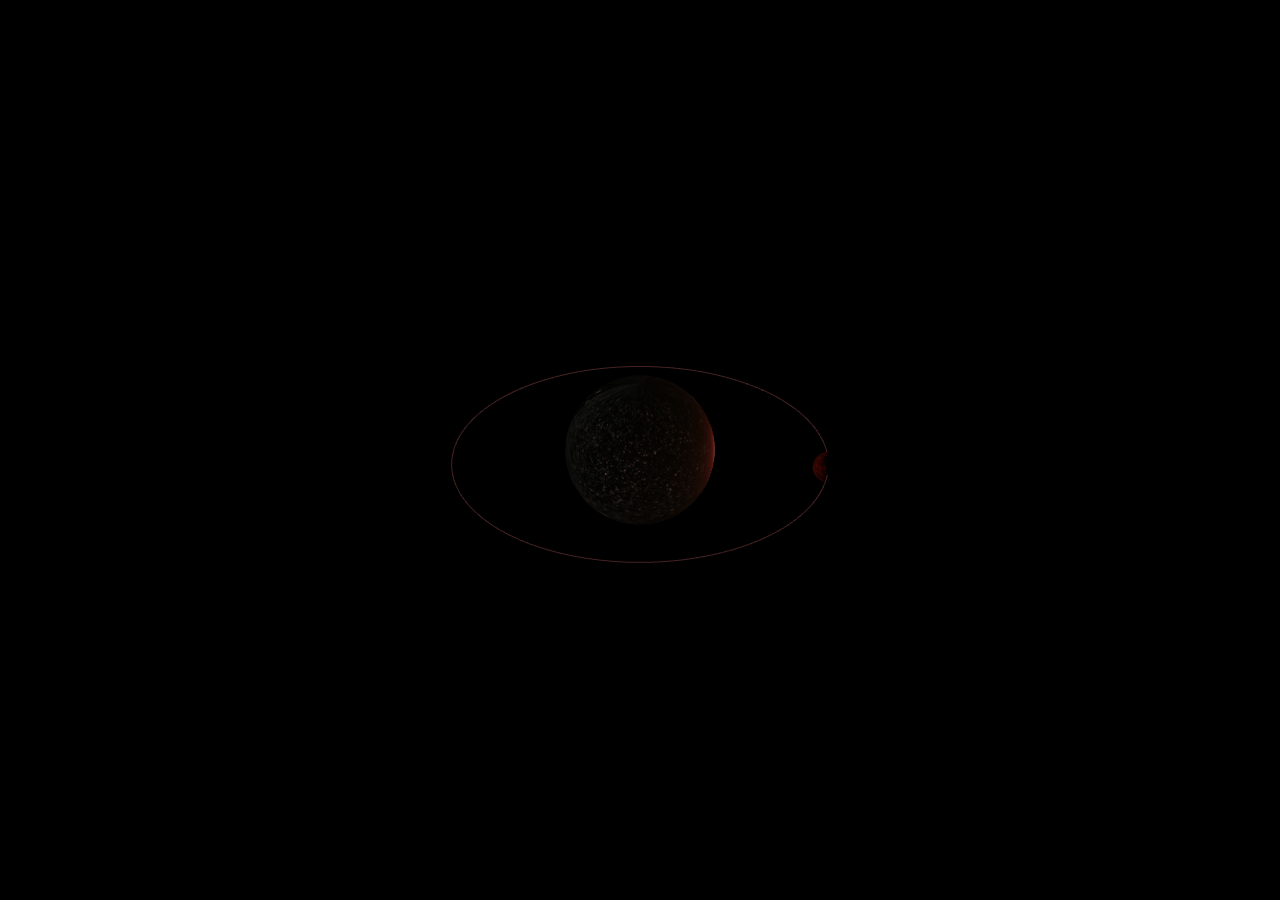
==== secciones/ciencia.html @ cfc3b610 "Esqueleto inicial escena Trappist en ciencia.html + texturas de planetas (WIP, pendiente calibrar lu" ====
<!DOCTYPE html>
<html lang="es">
<head>
  <meta charset="UTF-8">
  <meta name="viewport" content="width=device-width, initial-scale=1.0">
  <title>Ciencia — TRAPPIST-1</title>
  <style>
    * { margin: 0; padding: 0; box-sizing: border-box; }
    body { overflow: hidden; height: 100vh; background-color: #000; }
    canvas { display: block; }
  </style>
</head>
<body>

  <script type="importmap">
  {
    "imports": {
      "three": "../js/vendor/three/build/three.module.js",
      "three/addons/": "../js/vendor/three/examples/jsm/"
    }
  }
  </script>

  <script type="module">
    import * as THREE from 'three';

    // ─── RENDERER ───────────────────────────────────────────────
    const renderer = new THREE.WebGLRenderer({ antialias: true });
    renderer.setSize(window.innerWidth, window.innerHeight);
    document.body.appendChild(renderer.domElement);

    // ─── ESCENA Y CÁMARA ────────────────────────────────────────
    const escena = new THREE.Scene();
    const camara = new THREE.PerspectiveCamera(45, window.innerWidth / window.innerHeight, 0.1, 1000);
    // Cámara elevada sobre el plano orbital → vista ladeada ~35°
    camara.position.set(0, 15, 25);
    camara.lookAt(0, 0, 0);

    const cargador = new THREE.TextureLoader();

    // ─── ESTRELLA (enana roja, esfera 3D con luz en su centro) ──
    const texEstrella = cargador.load('../imagenes/trappist/er.png');
    texEstrella.colorSpace = THREE.SRGBColorSpace;
    const estrella = new THREE.Mesh(
      new THREE.SphereGeometry(2, 64, 64),
      // MeshBasic: la estrella emite luz, no la recibe → no necesita sombreado
      new THREE.MeshBasicMaterial({ map: texEstrella })
    );
    escena.add(estrella);

    // La luz que ilumina los planetas SALE del centro de la estrella.
    // Por eso el anclaje por marea sale gratis: la cara iluminada
    // siempre apunta a la estrella, porque la luz está en la estrella.
    const luzEstrella = new THREE.PointLight(0xff6644, 3, 100, 0.5);
    luzEstrella.position.set(0, 0, 0);
    escena.add(luzEstrella);

    // Un poco de luz ambiental para que la cara nocturna no sea negro absoluto
    escena.add(new THREE.AmbientLight(0x221111, 1));

    // ─── PLANETA DE PRUEBA (b, el más interior) ─────────────────
    const texPlaneta = cargador.load('../imagenes/trappist/b.png');
    texPlaneta.colorSpace = THREE.SRGBColorSpace;
    const planeta = new THREE.Mesh(
      new THREE.SphereGeometry(0.4, 48, 48),
      new THREE.MeshStandardMaterial({ map: texPlaneta, roughness: 1, metalness: 0 })
    );
    escena.add(planeta);

    const RADIO_ORBITA = 5;   // distancia a la estrella
    let angulo = 0;

    // ─── ÓRBITA VISIBLE (anillo tenue) ──────────────────────────
    const puntosOrbita = [];
    for (let i = 0; i <= 128; i++) {
      const a = (i / 128) * Math.PI * 2;
      puntosOrbita.push(new THREE.Vector3(Math.cos(a) * RADIO_ORBITA, 0, Math.sin(a) * RADIO_ORBITA));
    }
    const lineaOrbita = new THREE.Line(
      new THREE.BufferGeometry().setFromPoints(puntosOrbita),
      new THREE.LineBasicMaterial({ color: 0x442222 })
    );
    escena.add(lineaOrbita);

    // ─── BUCLE ──────────────────────────────────────────────────
    function animar() {
      requestAnimationFrame(animar);

      // Traslación: el planeta recorre su órbita
      angulo += 0.005;
      planeta.position.set(
        Math.cos(angulo) * RADIO_ORBITA,
        0,
        Math.sin(angulo) * RADIO_ORBITA
      );

      // ANCLAJE POR MAREA: el planeta mira siempre a la estrella.
      // lookAt(0,0,0) reorienta la esfera hacia el centro en cada frame;
      // como se traslada, su orientación cambia → misma cara hacia la estrella.
      planeta.lookAt(0, 0, 0);

      renderer.render(escena, camara);
    }
    animar();

    // ─── RESIZE ─────────────────────────────────────────────────
    window.addEventListener('resize', () => {
      camara.aspect = window.innerWidth / window.innerHeight;
      camara.updateProjectionMatrix();
      renderer.setSize(window.innerWidth, window.innerHeight);
    });
  </script>

</body>
</html>
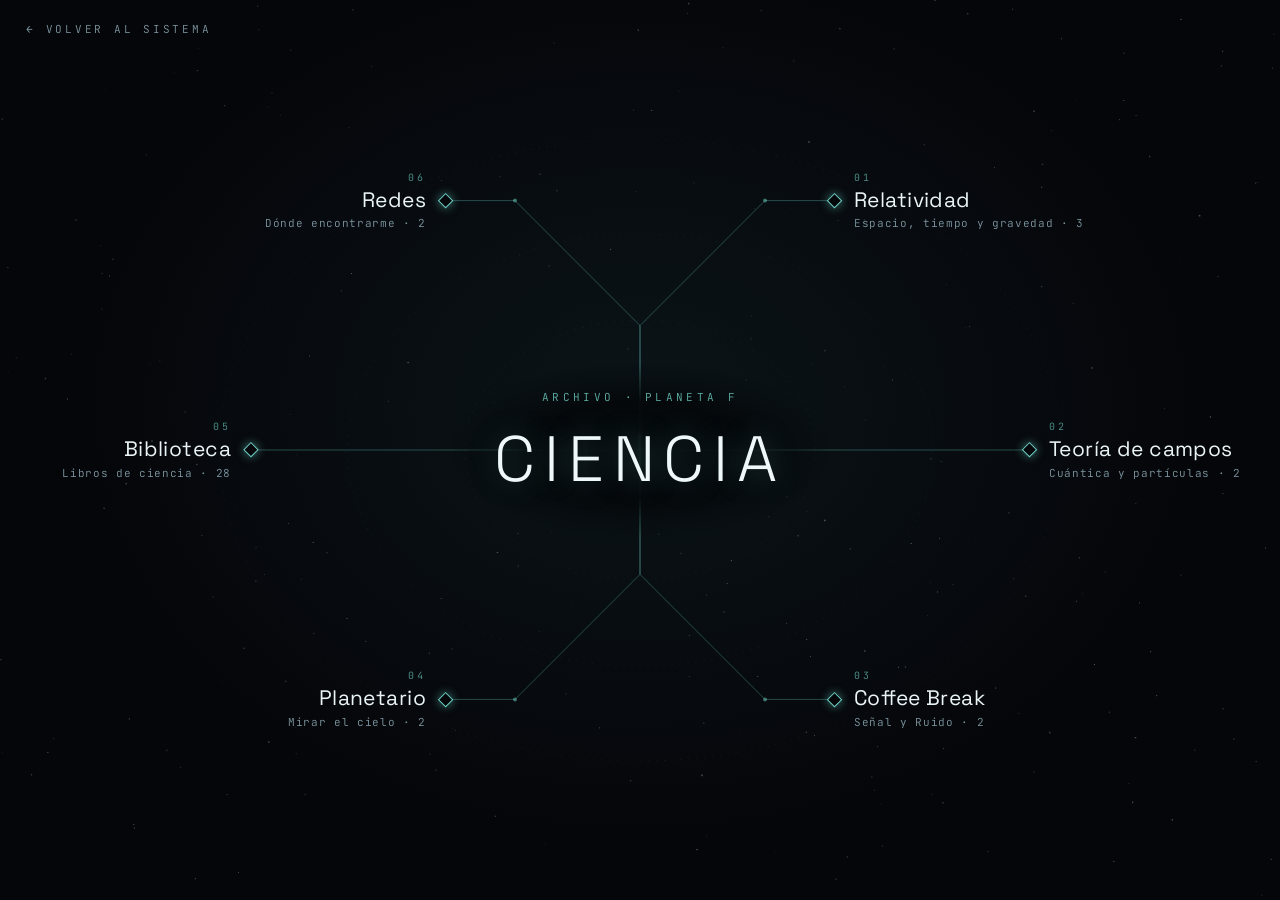
==== commit 8b5ff210: "Sistema: física corregida, fichas y juego de Descender; nueva sección Ciencia sistema.html - Órbitas" ====
--- a/secciones/ciencia.html
+++ b/secciones/ciencia.html
@@ -3,113 +3,20 @@
 <head>
   <meta charset="UTF-8">
   <meta name="viewport" content="width=device-width, initial-scale=1.0">
-  <title>Ciencia — TRAPPIST-1</title>
-  <style>
-    * { margin: 0; padding: 0; box-sizing: border-box; }
-    body { overflow: hidden; height: 100vh; background-color: #000; }
-    canvas { display: block; }
-  </style>
+  <title>Ciencia — MyImperior</title>
+  <link rel="preconnect" href="https://fonts.googleapis.com">
+  <link href="https://fonts.googleapis.com/css2?family=Space+Grotesk:wght@300;400;500&family=JetBrains+Mono:wght@300;400&display=swap" rel="stylesheet">
+  <link rel="stylesheet" href="../css/archivo.css">
 </head>
 <body>
-
-  <script type="importmap">
-  {
-    "imports": {
-      "three": "../js/vendor/three/build/three.module.js",
-      "three/addons/": "../js/vendor/three/examples/jsm/"
-    }
-  }
-  </script>
+  <!-- Toda la página la construye js/archivo.js a partir de datos/archivo-ciencia.js.
+       Para otra sección: copiar este archivo y cambiar solo la línea del import de datos. -->
+  <div id="archivo"></div>
 
   <script type="module">
-    import * as THREE from 'three';
-
-    // ─── RENDERER ───────────────────────────────────────────────
-    const renderer = new THREE.WebGLRenderer({ antialias: true });
-    renderer.setSize(window.innerWidth, window.innerHeight);
-    document.body.appendChild(renderer.domElement);
-
-    // ─── ESCENA Y CÁMARA ────────────────────────────────────────
-    const escena = new THREE.Scene();
-    const camara = new THREE.PerspectiveCamera(45, window.innerWidth / window.innerHeight, 0.1, 1000);
-    // Cámara elevada sobre el plano orbital → vista ladeada ~35°
-    camara.position.set(0, 15, 25);
-    camara.lookAt(0, 0, 0);
-
-    const cargador = new THREE.TextureLoader();
-
-    // ─── ESTRELLA (enana roja, esfera 3D con luz en su centro) ──
-    const texEstrella = cargador.load('../imagenes/trappist/er.png');
-    texEstrella.colorSpace = THREE.SRGBColorSpace;
-    const estrella = new THREE.Mesh(
-      new THREE.SphereGeometry(2, 64, 64),
-      // MeshBasic: la estrella emite luz, no la recibe → no necesita sombreado
-      new THREE.MeshBasicMaterial({ map: texEstrella })
-    );
-    escena.add(estrella);
-
-    // La luz que ilumina los planetas SALE del centro de la estrella.
-    // Por eso el anclaje por marea sale gratis: la cara iluminada
-    // siempre apunta a la estrella, porque la luz está en la estrella.
-    const luzEstrella = new THREE.PointLight(0xff6644, 3, 100, 0.5);
-    luzEstrella.position.set(0, 0, 0);
-    escena.add(luzEstrella);
-
-    // Un poco de luz ambiental para que la cara nocturna no sea negro absoluto
-    escena.add(new THREE.AmbientLight(0x221111, 1));
-
-    // ─── PLANETA DE PRUEBA (b, el más interior) ─────────────────
-    const texPlaneta = cargador.load('../imagenes/trappist/b.png');
-    texPlaneta.colorSpace = THREE.SRGBColorSpace;
-    const planeta = new THREE.Mesh(
-      new THREE.SphereGeometry(0.4, 48, 48),
-      new THREE.MeshStandardMaterial({ map: texPlaneta, roughness: 1, metalness: 0 })
-    );
-    escena.add(planeta);
-
-    const RADIO_ORBITA = 5;   // distancia a la estrella
-    let angulo = 0;
-
-    // ─── ÓRBITA VISIBLE (anillo tenue) ──────────────────────────
-    const puntosOrbita = [];
-    for (let i = 0; i <= 128; i++) {
-      const a = (i / 128) * Math.PI * 2;
-      puntosOrbita.push(new THREE.Vector3(Math.cos(a) * RADIO_ORBITA, 0, Math.sin(a) * RADIO_ORBITA));
-    }
-    const lineaOrbita = new THREE.Line(
-      new THREE.BufferGeometry().setFromPoints(puntosOrbita),
-      new THREE.LineBasicMaterial({ color: 0x442222 })
-    );
-    escena.add(lineaOrbita);
-
-    // ─── BUCLE ──────────────────────────────────────────────────
-    function animar() {
-      requestAnimationFrame(animar);
-
-      // Traslación: el planeta recorre su órbita
-      angulo += 0.005;
-      planeta.position.set(
-        Math.cos(angulo) * RADIO_ORBITA,
-        0,
-        Math.sin(angulo) * RADIO_ORBITA
-      );
-
-      // ANCLAJE POR MAREA: el planeta mira siempre a la estrella.
-      // lookAt(0,0,0) reorienta la esfera hacia el centro en cada frame;
-      // como se traslada, su orientación cambia → misma cara hacia la estrella.
-      planeta.lookAt(0, 0, 0);
-
-      renderer.render(escena, camara);
-    }
-    animar();
-
-    // ─── RESIZE ─────────────────────────────────────────────────
-    window.addEventListener('resize', () => {
-      camara.aspect = window.innerWidth / window.innerHeight;
-      camara.updateProjectionMatrix();
-      renderer.setSize(window.innerWidth, window.innerHeight);
-    });
+    import { montarArchivo } from '../js/archivo.js';
+    import datos from '../datos/archivo-ciencia.js';
+    montarArchivo(datos);
   </script>
-
 </body>
-</html>+</html>
--- a/css/archivo.css
+++ b/css/archivo.css
@@ -0,0 +1,229 @@
+/* ============================================================
+   css/archivo.css
+   Aspecto COMÚN de las secciones tipo "archivo". El color de las
+   líneas sale de --acento, que pone cada sección desde su archivo
+   de datos (ciencia: aguamarina; ciencia ficción: un tono cálido).
+
+   Lenguaje visual (el mismo que la ficha de los planetas):
+   · fondo casi negro, nada de cajas macizas
+   · líneas de 1 px que brillan (acento + resplandor)
+   · esquinas en corchete en vez de bordes completos
+   · Space Grotesk para leer, JetBrains Mono para códigos y datos
+   ============================================================ */
+
+:root {
+  --acento: #6fd3c6;
+  --fondo: #05060a;
+  --texto: #d6e6ec;
+  --tenue: #7f98a2;
+  --linea: color-mix(in srgb, var(--acento) 26%, transparent);
+  --mono: 'JetBrains Mono', ui-monospace, monospace;
+}
+
+* { margin: 0; padding: 0; box-sizing: border-box; }
+html, body { height: 100%; }
+body {
+  background: radial-gradient(ellipse at 50% 45%, #0b1418 0%, var(--fondo) 62%);
+  color: var(--texto);
+  font: 300 15px/1.55 'Space Grotesk', system-ui, sans-serif;
+  overflow: hidden;
+}
+a { color: inherit; text-decoration: none; }
+button { font: inherit; color: inherit; background: none; border: 0; cursor: pointer; }
+
+#archivo { position: fixed; inset: 0; }
+.fondo { position: absolute; inset: 0; width: 100%; height: 100%; pointer-events: none; }
+
+.cod {
+  font: 300 11px var(--mono); letter-spacing: .3em; text-transform: uppercase;
+  color: var(--acento); opacity: .85;
+}
+
+.volver {
+  position: absolute; top: 22px; left: 26px; z-index: 5;
+  font: 300 11px var(--mono); letter-spacing: .25em; text-transform: uppercase; color: var(--tenue);
+  transition: color .3s;
+}
+.volver:hover { color: var(--acento); }
+.volver span { display: inline-block; transition: transform .3s; }
+.volver:hover span { transform: translateX(-4px); }
+
+/* ───────────────────────── MAPA ───────────────────────── */
+.mapa {
+  position: absolute; inset: 0;
+  transition: opacity .6s, transform .8s cubic-bezier(.2, .7, .2, 1);
+}
+body.en-categoria .mapa { opacity: 0; transform: scale(.94); pointer-events: none; }
+
+.lineas { position: absolute; inset: 0; width: 100%; height: 100%; overflow: visible; }
+.lineas .orbita { fill: none; stroke: var(--acento); stroke-opacity: .06; stroke-width: 1; stroke-dasharray: 2 6; }
+.lineas .traza {
+  fill: none; stroke: var(--acento); stroke-opacity: .32; stroke-width: 1;
+  stroke-dasharray: 100; stroke-dashoffset: 100;                 /* entrada: la línea se "dibuja" */
+  transition: stroke-dashoffset 1.6s cubic-bezier(.4, 0, .2, 1), stroke-opacity .3s;
+}
+body.listo .lineas .traza { stroke-dashoffset: 0; }
+.lineas .activa .traza { stroke-opacity: .9; }
+.lineas .codo { fill: var(--acento); fill-opacity: .5; }
+/* pulso de luz que viaja del centro a cada categoría */
+.lineas .pulso {
+  fill: none; stroke: var(--acento); stroke-width: 1.6; stroke-linecap: round;
+  stroke-dasharray: 4 196; stroke-dashoffset: 200;
+  animation: pulso 5.5s linear infinite;
+  opacity: 0; transition: opacity 1s 1.4s;
+}
+body.listo .lineas .pulso { opacity: 1; }
+.lineas .activa .pulso { animation-duration: 1.8s; }
+@keyframes pulso { to { stroke-dashoffset: 0; } }
+
+.centro {
+  position: absolute; left: 50%; top: 50%; transform: translate(-50%, -50%);
+  text-align: center; padding: 26px 40px;
+  background: radial-gradient(ellipse, rgba(5, 8, 11, .95) 40%, rgba(5, 8, 11, 0) 72%);
+}
+.centro h1 {
+  font-weight: 300; font-size: clamp(34px, 5vw, 64px); letter-spacing: .14em; text-transform: uppercase;
+  color: #eef7fa; text-shadow: 0 0 28px color-mix(in srgb, var(--acento) 35%, transparent);
+  margin-top: 6px;
+}
+
+.nodo {
+  position: absolute; transform: translate(-6px, -50%);
+  display: flex; align-items: center; gap: 14px; text-align: left;
+  opacity: 0; transition: opacity .8s;
+}
+body.listo .nodo { opacity: 1; transition-delay: 1s; }
+.nodo.izq { flex-direction: row-reverse; text-align: right; transform: translate(calc(-100% + 6px), -50%); }
+.nodo .marca {
+  width: 11px; height: 11px; flex: none; transform: rotate(45deg);
+  border: 1px solid var(--acento); background: var(--fondo);
+  box-shadow: 0 0 10px color-mix(in srgb, var(--acento) 60%, transparent);
+  transition: background .3s, box-shadow .3s, transform .3s;
+}
+.nodo:hover .marca, .nodo:focus-visible .marca {
+  background: var(--acento); transform: rotate(45deg) scale(1.25);
+  box-shadow: 0 0 18px var(--acento);
+}
+.nodo .txt { display: grid; white-space: nowrap; }
+.nodo .num { font: 300 10px var(--mono); letter-spacing: .3em; color: var(--acento); opacity: .7; }
+.nodo .nombre { font-size: 21px; font-weight: 400; color: #eaf4f7; letter-spacing: .02em; transition: color .3s; }
+.nodo .lema { font: 300 11px var(--mono); color: var(--tenue); letter-spacing: .06em; }
+.nodo:hover .nombre { color: var(--acento); }
+.nodo:focus { outline: none; }
+
+/* ───────────────────────── CATEGORÍA ───────────────────────── */
+.vista {
+  position: absolute; inset: 0; display: grid; grid-template-columns: 250px 1fr;
+  opacity: 0; pointer-events: none; transform: translateX(30px);
+  transition: opacity .6s .15s, transform .8s .15s cubic-bezier(.2, .7, .2, 1);
+}
+body.en-categoria .vista { opacity: 1; pointer-events: auto; transform: none; }
+
+/* Raíl: las categorías en vertical, unidas por una línea */
+.rail { padding: 90px 0 40px 34px; }
+.rail-lista { position: relative; display: flex; flex-direction: column; gap: 4px; }
+.rail-lista::before {   /* la línea vertical, solo de la primera a la última categoría */
+  content: ''; position: absolute; left: 5px; top: 18px; bottom: 18px; width: 1px;
+  background: linear-gradient(var(--linea), color-mix(in srgb, var(--acento) 8%, transparent));
+}
+.rail-mapa {
+  text-align: left; margin-bottom: 18px; padding: 4px 0;
+  font: 300 11px var(--mono); letter-spacing: .25em; text-transform: uppercase; color: var(--tenue);
+}
+.rail-mapa:hover { color: var(--acento); }
+.rail-item { position: relative; display: flex; align-items: baseline; gap: 12px; padding: 8px 0; color: var(--tenue); transition: color .3s; }
+.rail-item .punto {
+  width: 9px; height: 9px; flex: none; transform: rotate(45deg) translateY(1px);
+  border: 1px solid var(--linea); background: var(--fondo); transition: all .3s;
+}
+.rail-item .num { font: 300 10px var(--mono); letter-spacing: .2em; opacity: .6; }
+.rail-item:hover { color: var(--texto); }
+.rail-item.activa { color: #eef7fa; }
+.rail-item.activa .punto { border-color: var(--acento); background: var(--acento); box-shadow: 0 0 12px var(--acento); }
+
+.contenido { overflow-y: auto; padding: 84px 6vw 80px 3vw; scrollbar-width: thin; scrollbar-color: var(--linea) transparent; }
+.cabecera { margin-bottom: 34px; max-width: 900px; }
+.cabecera h2 { font-weight: 300; font-size: clamp(30px, 4vw, 48px); letter-spacing: .04em; color: #eef7fa; margin: 4px 0 2px; }
+.cabecera .lema { color: var(--tenue); }
+.cabecera::after {   /* línea luminosa bajo el título */
+  content: ''; display: block; margin-top: 22px; height: 1px; max-width: 520px;
+  background: linear-gradient(90deg, var(--acento), transparent);
+  box-shadow: 0 0 8px color-mix(in srgb, var(--acento) 50%, transparent);
+}
+
+.rejilla { display: grid; grid-template-columns: repeat(auto-fill, minmax(270px, 1fr)); gap: 18px; max-width: 1200px; }
+.rejilla.libros { grid-template-columns: repeat(auto-fill, minmax(230px, 1fr)); gap: 12px; }
+.vacio { color: var(--tenue); }
+
+/* Módulo: cada entrada. Sin borde completo: esquinas en corchete + línea tenue */
+.modulo {
+  --c: var(--acento);
+  position: relative; display: flex; flex-direction: column; gap: 6px;
+  padding: 18px 20px 16px; min-height: 150px;
+  border: 1px solid color-mix(in srgb, var(--acento) 10%, transparent);
+  background:
+    linear-gradient(var(--c), var(--c)) left top / 12px 1px no-repeat,
+    linear-gradient(var(--c), var(--c)) left top / 1px 12px no-repeat,
+    linear-gradient(var(--c), var(--c)) right bottom / 12px 1px no-repeat,
+    linear-gradient(var(--c), var(--c)) right bottom / 1px 12px no-repeat,
+    linear-gradient(160deg, rgba(14, 26, 32, .55), rgba(6, 10, 14, .35));
+  transition: border-color .35s, box-shadow .35s, background-size .35s, transform .35s;
+  opacity: 0; animation: aparecer .6s forwards;
+}
+@keyframes aparecer { from { opacity: 0; transform: translateY(8px); } to { opacity: 1; transform: none; } }
+.modulo.con-enlace:hover {
+  border-color: color-mix(in srgb, var(--acento) 35%, transparent);
+  box-shadow: 0 0 24px color-mix(in srgb, var(--acento) 12%, transparent), inset 0 0 24px color-mix(in srgb, var(--acento) 5%, transparent);
+  background-size: 40px 1px, 1px 40px, 40px 1px, 1px 40px, auto;   /* las esquinas se alargan */
+}
+.modulo .tipo {
+  display: flex; align-items: center; gap: 8px;
+  font: 300 10px var(--mono); letter-spacing: .28em; text-transform: uppercase; color: var(--acento);
+}
+.modulo .estado {
+  margin-left: auto; letter-spacing: .15em; padding: 1px 6px;
+  border: 1px solid var(--linea); color: var(--texto);
+}
+.modulo h3 { font-weight: 400; font-size: 18px; line-height: 1.3; color: #eef7fa; }
+.modulo p { font-size: 13.5px; color: #a9bfc7; }
+.modulo .meta { margin-top: auto; padding-top: 8px; font: 300 11px var(--mono); color: var(--tenue); letter-spacing: .04em; }
+
+/* Libros: más compactos, con el color de su código (js/colores.js) como franja luminosa */
+.modulo.tipo-libro { min-height: 0; padding: 14px 16px 12px 22px; --c: var(--color); }
+.modulo.tipo-libro::before {
+  content: ''; position: absolute; left: 0; top: 10px; bottom: 10px; width: 2px;
+  background: var(--color); box-shadow: 0 0 10px var(--color);
+}
+.modulo.tipo-libro h3 { font-size: 15.5px; }
+.modulo.tipo-libro .tipo { margin-bottom: -2px; }
+.modulo.tipo-libro p { font-size: 12px; }
+
+/* ───────────────────────── MÓVIL ─────────────────────────
+   Sin espacio para el mapa en elipse: las categorías se apilan con la
+   misma línea vertical del raíl, y al abrir una, el raíl pasa arriba
+   en horizontal. */
+@media (max-width: 760px) {
+  #archivo { overflow-y: auto; }
+  body.en-categoria .mapa { display: none; }
+  .nodo .txt { white-space: normal; }
+  .mapa { position: relative; inset: auto; min-height: 100%; padding: 80px 26px 40px; }
+  .lineas { display: none; }
+  .centro { position: static; transform: none; text-align: left; padding: 0 0 26px; background: none; }
+  .nodo, .nodo.izq {
+    position: relative; left: auto !important; top: auto !important; transform: none;
+    flex-direction: row; text-align: left; padding: 12px 0; width: 100%;
+  }
+  .mapa::before { content: ''; position: absolute; left: 31px; top: 190px; bottom: 60px; width: 1px; background: linear-gradient(var(--linea), transparent); }
+  .vista { grid-template-columns: 1fr; grid-template-rows: auto 1fr; transform: translateY(20px); }
+  .rail { display: flex; align-items: center; overflow-x: auto; padding: 64px 18px 10px; gap: 18px; scrollbar-width: none; }
+  .rail-lista { flex-direction: row; gap: 18px; }
+  .rail-lista::before, .rail-item .num { display: none; }
+  .rail-mapa { margin: 0; white-space: nowrap; }
+  .rail-item { white-space: nowrap; }
+  .contenido { padding: 18px 18px 60px; }
+}
+
+@media (prefers-reduced-motion: reduce) {
+  .lineas .pulso { animation: none; opacity: 0 !important; }
+  .modulo { animation: none; opacity: 1; }
+}
